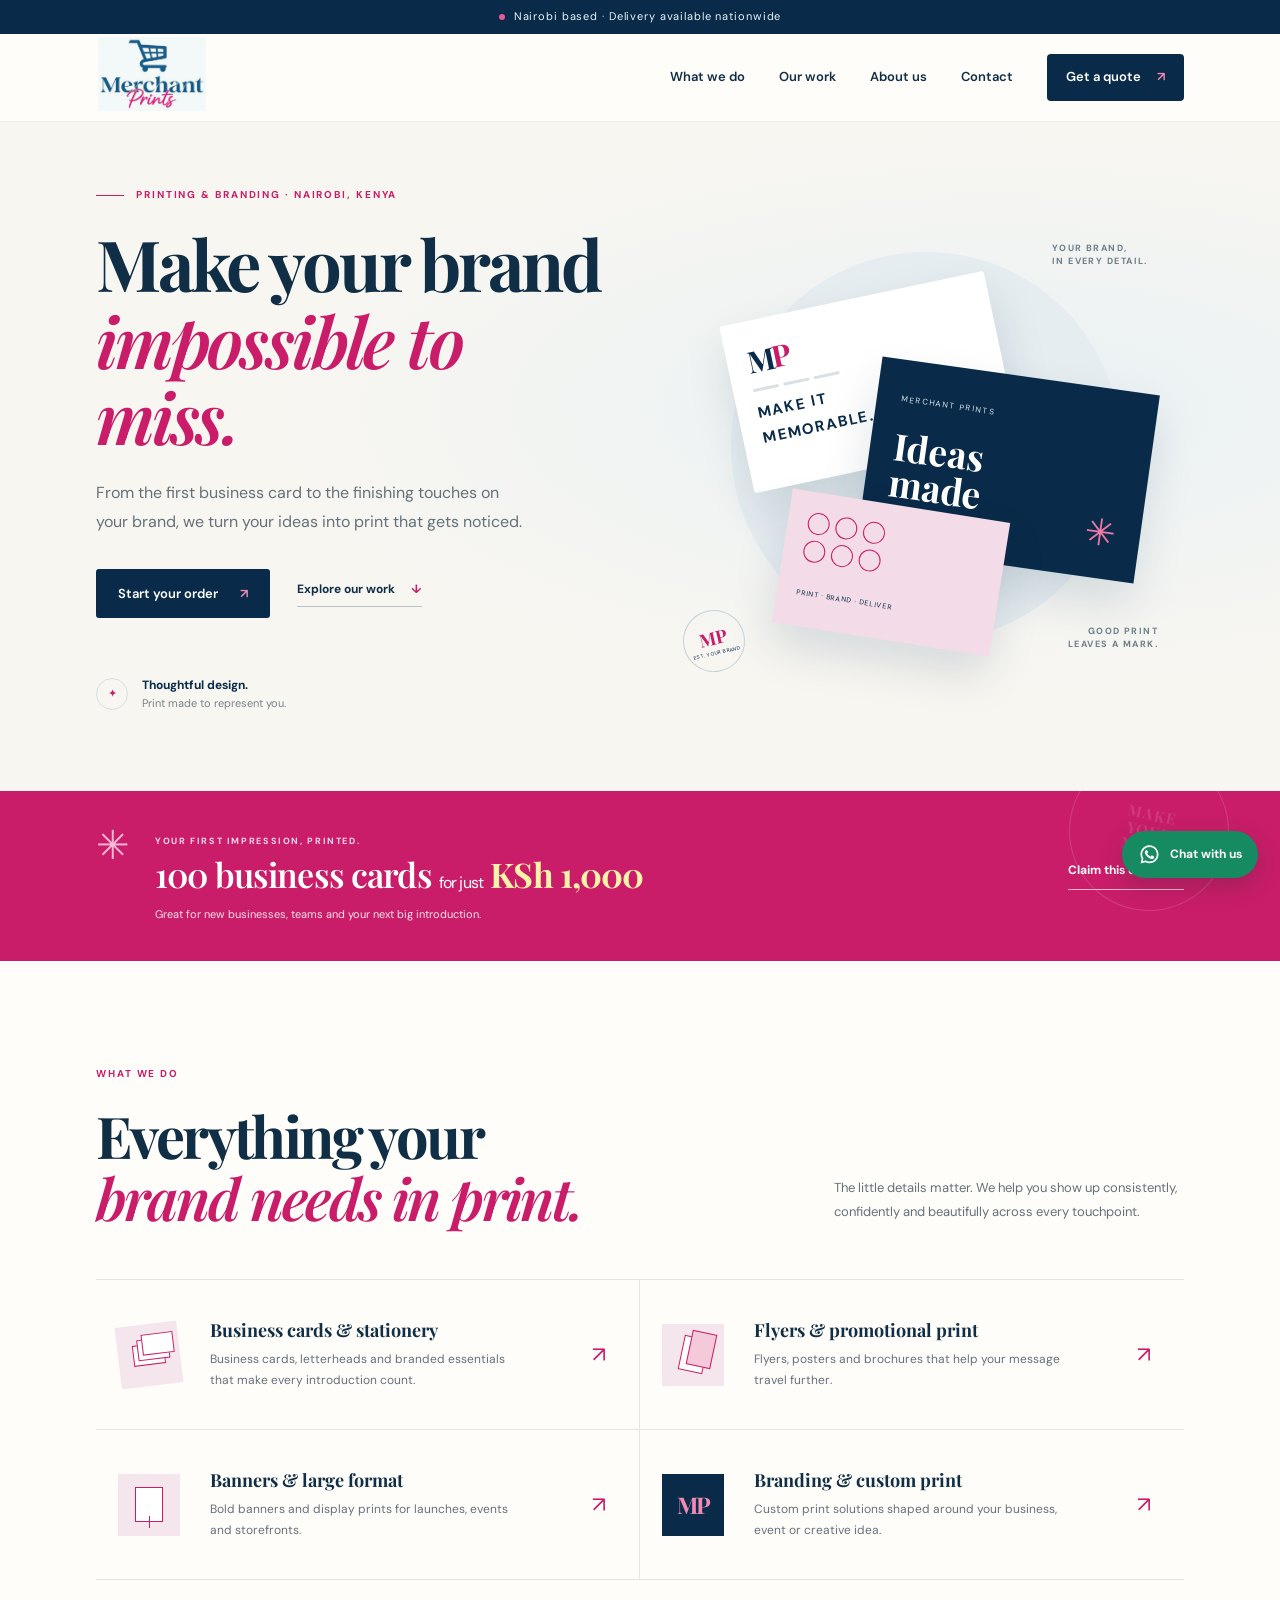
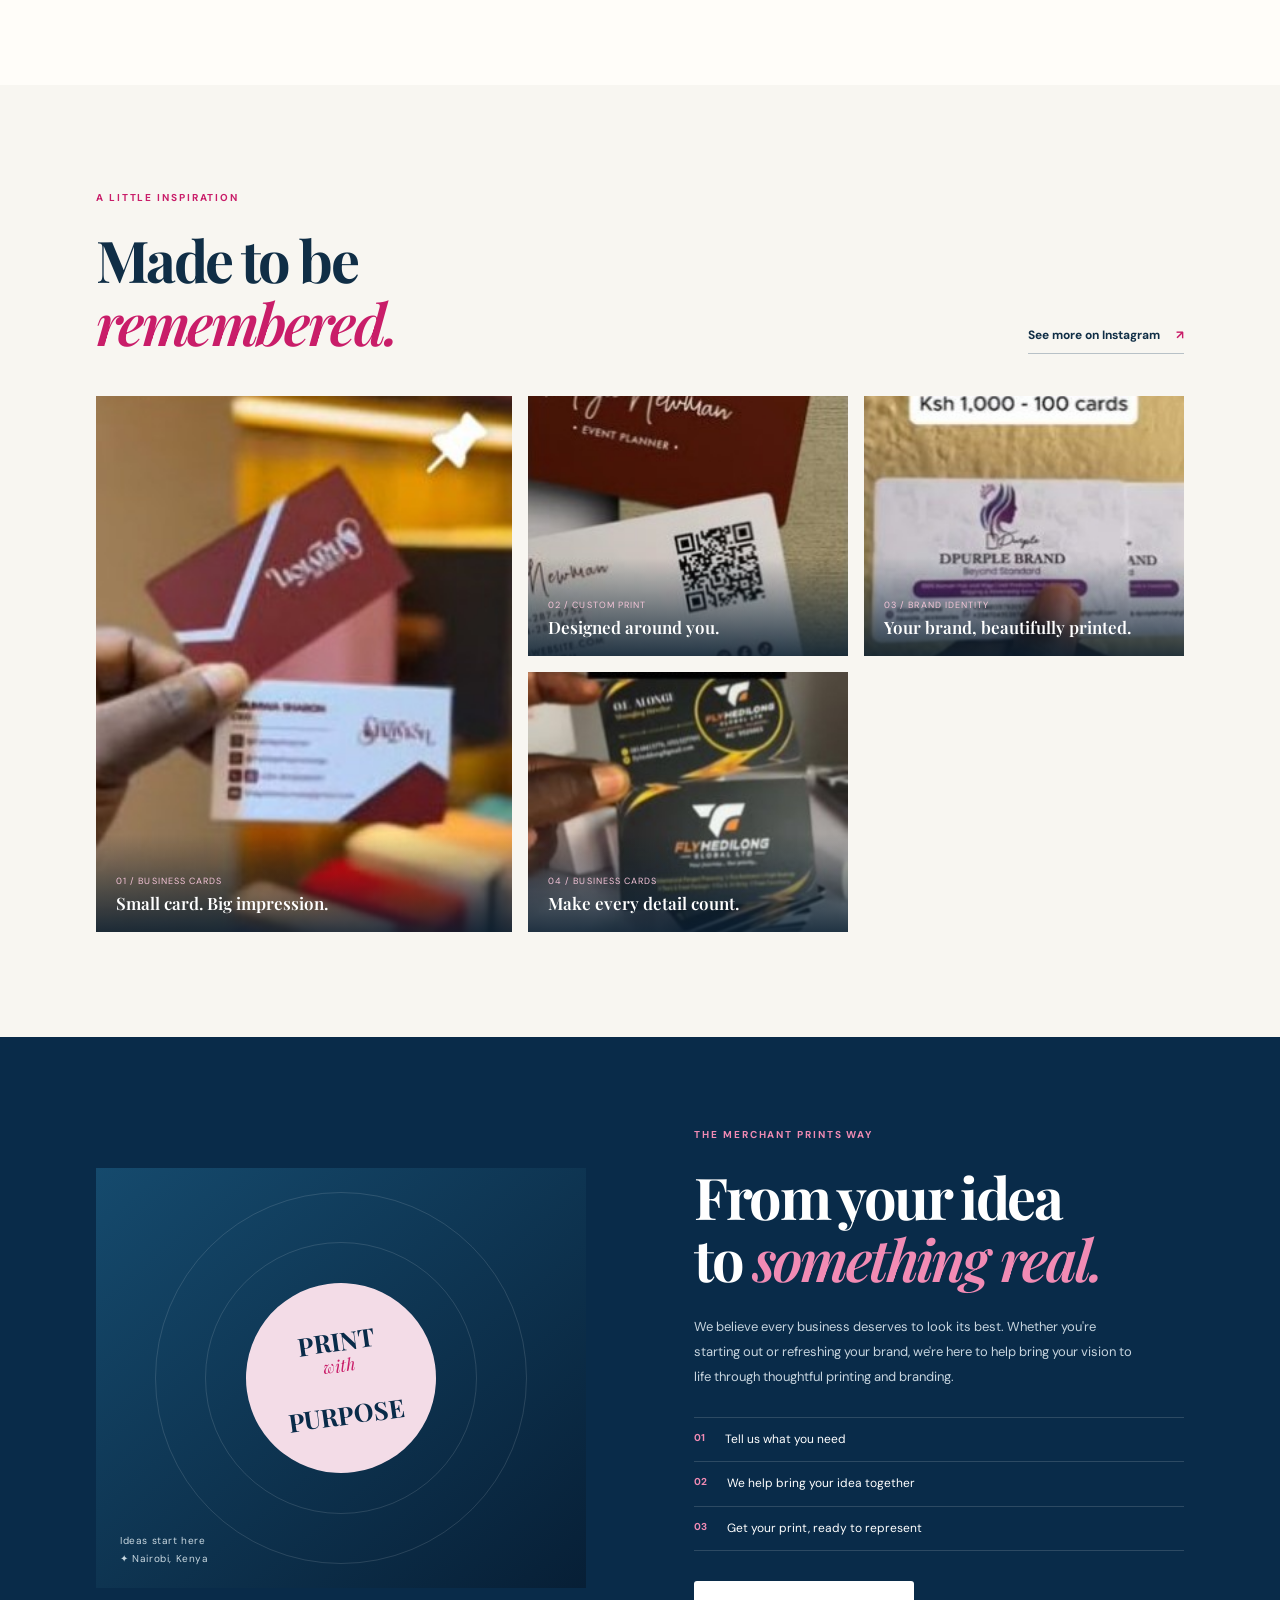
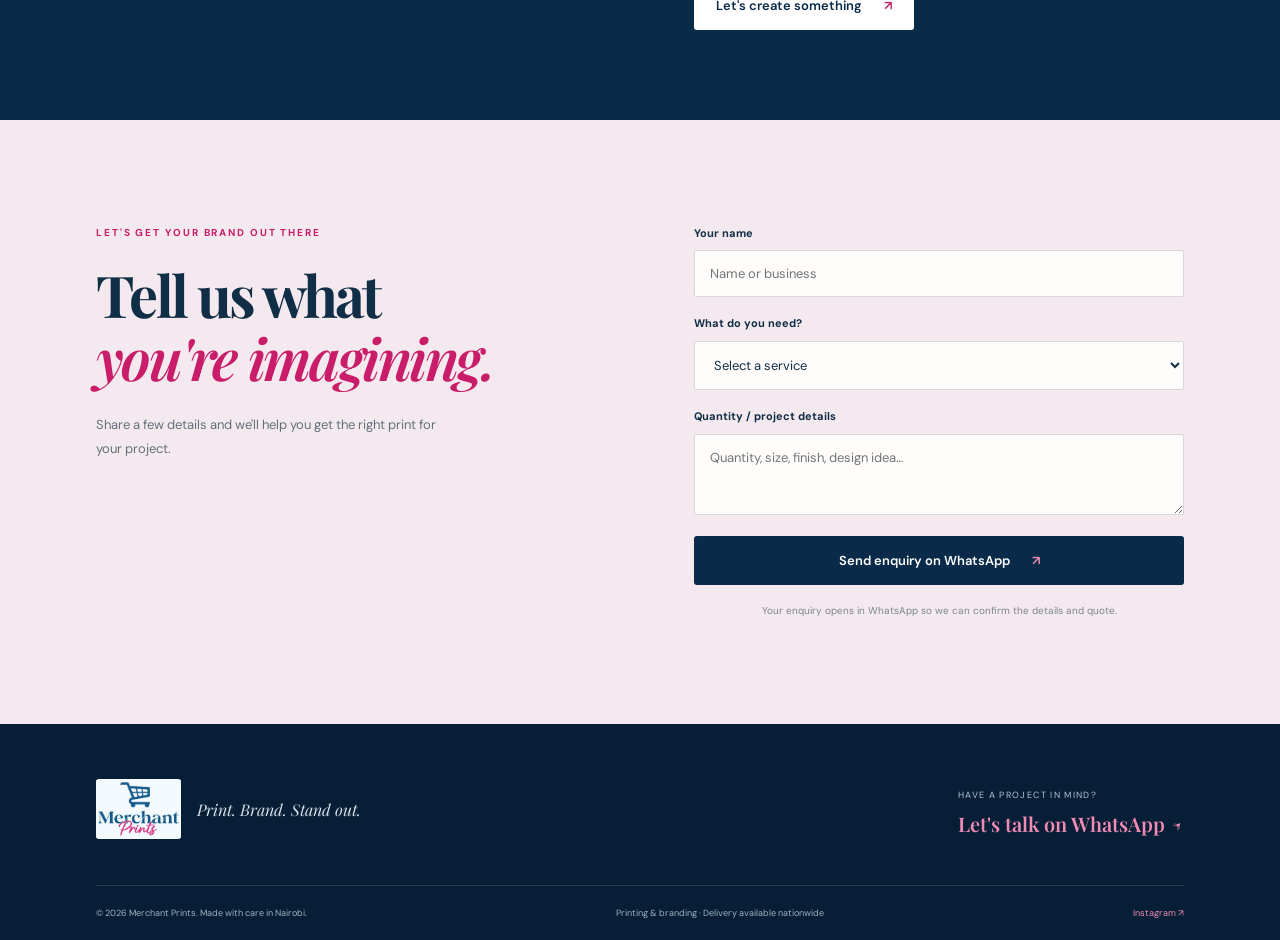
==== index.html @ a9974f39 "first commit" ====
<!doctype html>
<html lang="en">

<head>
    <meta charset="utf-8">
    <meta name="viewport" content="width=device-width, initial-scale=1">
    <meta name="theme-color" content="#092b49">
    <meta name="description"
        content="Merchant Prints — printing and branding services in Nairobi, Kenya. Business cards, flyers, banners and custom brand print. Delivery available nationwide.">
    <title>Merchant Prints | Print. Brand. Stand Out.</title>
    <link rel="preconnect" href="https://fonts.googleapis.com">
    <link rel="preconnect" href="https://fonts.gstatic.com" crossorigin>
    <link
        href="https://fonts.googleapis.com/css2?family=DM+Sans:wght@400;500;600;700&family=Playfair+Display:wght@600;700;800&display=swap"
        rel="stylesheet">
    <link rel="stylesheet" href="styles.css">
</head>

<body>
    <div class="announcement"><span class="announcement-dot"></span> Nairobi based · Delivery available nationwide</div>
    <header class="site-header" id="top"><a class="brand" href="#top" aria-label="Merchant Prints home"><img
                src="assets/merchant-prints-logo.jpg" alt="Merchant Prints logo"></a><button class="menu-toggle"
            aria-label="Open navigation" aria-expanded="false"><span></span><span></span></button>
        <nav class="nav" aria-label="Main navigation"><a href="#services">What we do</a><a href="#work">Our work</a><a
                href="#about">About us</a><a href="#contact">Contact</a><a class="nav-cta" href="#quote">Get a quote
                <span>↗</span></a></nav>
    </header>
    <main>
        <section class="hero">
            <div class="hero-copy">
                <p class="eyebrow"><span class="eyebrow-line"></span> PRINTING & BRANDING · NAIROBI, KENYA</p>
                <h1>Make your brand<br><em>impossible to miss.</em></h1>
                <p class="hero-description">From the first business card to the finishing touches on your brand, we turn
                    your ideas into print that gets noticed.</p>
                <div class="hero-actions"><a class="button button-dark" href="#quote">Start your order
                        <span>↗</span></a><a class="text-link" href="#work">Explore our work <span>↓</span></a></div>
                <div class="hero-proof">
                    <div class="proof-mark">✦</div>
                    <p><strong>Thoughtful design.</strong><br>Print made to represent you.</p>
                </div>
            </div>
            <div class="hero-art" aria-label="Business cards and printed brand materials">
                <div class="art-backdrop"></div>
                <div class="art-label label-top">YOUR BRAND,<br>IN EVERY DETAIL.</div>
                <div class="print-card card-one"><span class="card-logo">M<span>P</span></span>
                    <div class="card-lines"><i></i><i></i><i></i></div><b>MAKE IT<br>MEMORABLE.</b>
                </div>
                <div class="print-card card-two"><small>MERCHANT
                        PRINTS</small><strong>Ideas<br>made<br><em>visible.</em></strong><span
                        class="card-scribble">✳</span></div>
                <div class="print-card card-three">
                    <div class="mini-grid"><i></i><i></i><i></i><i></i><i></i><i></i></div><small>PRINT · BRAND ·
                        DELIVER</small>
                </div>
                <div class="art-label label-bottom">GOOD PRINT<br>LEAVES A MARK.</div>
                <div class="art-stamp">MP<br><span>EST. YOUR BRAND</span></div>
            </div>
        </section>
        <section class="offer-strip" aria-label="Business card offer">
            <div class="offer-star">✳</div>
            <div class="offer-text">
                <p>YOUR FIRST IMPRESSION, PRINTED.</p>
                <h2>100 business cards <span>for just</span> <b>KSh 1,000</b></h2><small>Great for new businesses, teams
                    and your next big introduction.</small>
            </div><a href="#quote" class="offer-link">Claim this offer <span>↗</span></a>
            <div class="offer-orbit">MAKE<br>YOUR<br>MARK</div>
        </section>
        <section class="section services-section" id="services">
            <div class="section-heading">
                <div>
                    <p class="eyebrow">WHAT WE DO</p>
                    <h2>Everything your<br><em>brand needs in print.</em></h2>
                </div>
                <p class="section-intro">The little details matter. We help you show up consistently, confidently and
                    beautifully across every touchpoint.</p>
            </div>
            <div class="services-grid">
                <article class="service-card">
                    <div class="service-icon icon-card"><span></span><span></span><span></span></div>
                    <div>
                        <h3>Business cards & stationery</h3>
                        <p>Business cards, letterheads and branded essentials that make every introduction count.</p>
                    </div><a href="#quote" aria-label="Request business cards and stationery quote">↗</a>
                </article>
                <article class="service-card">
                    <div class="service-icon icon-poster"><span></span><span></span></div>
                    <div>
                        <h3>Flyers & promotional print</h3>
                        <p>Flyers, posters and brochures that help your message travel further.</p>
                    </div><a href="#quote" aria-label="Request promotional print quote">↗</a>
                </article>
                <article class="service-card">
                    <div class="service-icon icon-banner"><span></span><span></span></div>
                    <div>
                        <h3>Banners & large format</h3>
                        <p>Bold banners and display prints for launches, events and storefronts.</p>
                    </div><a href="#quote" aria-label="Request banner quote">↗</a>
                </article>
                <article class="service-card">
                    <div class="service-icon icon-brand"><span>MP</span></div>
                    <div>
                        <h3>Branding & custom print</h3>
                        <p>Custom print solutions shaped around your business, event or creative idea.</p>
                    </div><a href="#quote" aria-label="Request custom branding quote">↗</a>
                </article>
            </div>
        </section>
        <section class="work-section section" id="work">
            <div class="section-heading work-heading">
                <div>
                    <p class="eyebrow">A LITTLE INSPIRATION</p>
                    <h2>Made to be<br><em>remembered.</em></h2>
                </div><a class="text-link" href="https://www.instagram.com/merchant_prints/" target="_blank"
                    rel="noopener">See more on Instagram <span>↗</span></a>
            </div>
            <div class="work-grid">
                <figure class="work-item work-large"><img src="assets/work-1.jpg"
                        alt="Custom printed business card design">
                    <figcaption><span>01 / Business cards</span><b>Small card. Big impression.</b></figcaption>
                </figure>
                <figure class="work-item"><img src="assets/work-2.jpg" alt="Custom QR code business card">
                    <figcaption><span>02 / Custom print</span><b>Designed around you.</b></figcaption>
                </figure>
                <figure class="work-item"><img src="assets/work-3.jpg" alt="Printed branded card">
                    <figcaption><span>03 / Brand identity</span><b>Your brand, beautifully printed.</b></figcaption>
                </figure>
                <figure class="work-item"><img src="assets/work-4.jpg" alt="Premium business card print">
                    <figcaption><span>04 / Business cards</span><b>Make every detail count.</b></figcaption>
                </figure>
            </div>
        </section>
        <section class="about-section" id="about">
            <div class="about-visual">
                <div class="about-circle">PRINT<br><span>with</span><br>PURPOSE</div>
                <div class="about-note">Ideas start here<br>✦ Nairobi, Kenya</div>
            </div>
            <div class="about-copy">
                <p class="eyebrow">THE MERCHANT PRINTS WAY</p>
                <h2>From your idea<br>to <em>something real.</em></h2>
                <p>We believe every business deserves to look its best. Whether you're starting out or refreshing your
                    brand, we're here to help bring your vision to life through thoughtful printing and branding.</p>
                <div class="about-points">
                    <div><b>01</b><span>Tell us what you need</span></div>
                    <div><b>02</b><span>We help bring your idea together</span></div>
                    <div><b>03</b><span>Get your print, ready to represent</span></div>
                </div><a class="button button-light" href="#quote">Let's create something <span>↗</span></a>
            </div>
        </section>
        <section class="quote-section section" id="quote">
            <div class="quote-heading">
                <p class="eyebrow">LET'S GET YOUR BRAND OUT THERE</p>
                <h2>Tell us what<br><em>you're imagining.</em></h2>
                <p>Share a few details and we'll help you get the right print for your project.</p>
            </div>
            <form class="quote-form" id="quoteForm"><label>Your name<input name="name" type="text"
                        placeholder="Name or business" required></label><label>What do you need?<select name="service"
                        required>
                        <option value="" disabled selected>Select a service</option>
                        <option>Business cards (100 for KSh 1,000)</option>
                        <option>Flyers / posters / brochures</option>
                        <option>Banners / large format</option>
                        <option>Branding / custom print</option>
                        <option>Something else</option>
                    </select></label><label>Quantity / project details<textarea name="details" rows="3"
                        placeholder="Quantity, size, finish, design idea…"></textarea></label><button
                    class="button button-dark submit-button" type="submit">Send enquiry on WhatsApp
                    <span>↗</span></button>
                <p class="form-note">Your enquiry opens in WhatsApp so we can confirm the details and quote.</p>
            </form>
        </section>
    </main>
    <footer class="footer" id="contact">
        <div class="footer-top"><a class="footer-brand" href="#top"><img src="assets/merchant-prints-logo.jpg"
                    alt="Merchant Prints"><span>Print. Brand. Stand out.</span></a>
            <div class="footer-contact">
                <p>HAVE A PROJECT IN MIND?</p><a href="https://wa.me/254113739590" target="_blank" rel="noopener">Let's
                    talk on WhatsApp ↗</a>
            </div>
        </div>
        <div class="footer-bottom"><span>© <span id="year"></span> Merchant Prints. Made with care in
                Nairobi.</span><span>Printing & branding · Delivery available nationwide</span><a
                href="https://www.instagram.com/merchant_prints/" target="_blank" rel="noopener">Instagram ↗</a></div>
    </footer>
    <a class="whatsapp-float"
        href="https://wa.me/254113739590?text=Hi%20Merchant%20Prints%2C%20I%27d%20like%20to%20make%20an%20enquiry."
        target="_blank" rel="noopener" aria-label="Chat with Merchant Prints on WhatsApp"><svg viewBox="0 0 32 32"
            aria-hidden="true">
            <path
                d="M16 3.2A12.5 12.5 0 0 0 5.2 22L3.5 28.5l6.7-1.7A12.5 12.5 0 1 0 16 3.2Zm0 22.7a10.1 10.1 0 0 1-5.1-1.4l-.4-.2-3.9 1 1-3.8-.3-.4A10.2 10.2 0 1 1 16 25.9Zm5.6-7.6c-.3-.2-1.8-.9-2.1-1s-.5-.2-.7.2-.8 1-1 1.2-.4.2-.7 0a8.3 8.3 0 0 1-2.5-1.5 9.3 9.3 0 0 1-1.7-2.1c-.2-.3 0-.5.2-.7l.5-.6c.2-.2.2-.4.3-.6s0-.4 0-.6-.7-1.7-1-2.3c-.2-.5-.5-.4-.7-.4h-.6a1.2 1.2 0 0 0-.9.4 3.8 3.8 0 0 0-1.2 2.8 6.6 6.6 0 0 0 1.4 3.5 15.1 15.1 0 0 0 5.8 5.1 6.7 6.7 0 0 0 2.2.7 3.8 3.8 0 0 0 2.5-.6 3.1 3.1 0 0 0 1-2c0-.3 0-.5-.2-.6Z" />
        </svg><span>Chat with us</span></a>
    <script src="script.js"></script>
</body>

</html>
---- styles.css ----
:root{--navy:#092b49;--pink:#c91d69;--cream:#f8f6f1;--paper:#fffdf9;--ink:#102e46;--muted:#64717b;--line:#e7e5df;--font:'DM Sans',sans-serif;--serif:'Playfair Display',Georgia,serif}*{box-sizing:border-box}html{scroll-behavior:smooth;scroll-padding-top:90px}body{margin:0;background:var(--paper);color:var(--ink);font-family:var(--font);font-size:16px;line-height:1.6}a{color:inherit;text-decoration:none}.announcement{height:34px;background:var(--navy);color:#e9f4f7;display:flex;align-items:center;justify-content:center;gap:9px;font-size:11px;letter-spacing:.08em}.announcement-dot{width:6px;height:6px;border-radius:50%;background:#e35b92}.site-header{height:88px;padding:0 7.5%;display:flex;align-items:center;justify-content:space-between;background:var(--paper);position:sticky;top:0;z-index:20;border-bottom:1px solid #092b4912}.brand img{width:112px;height:74px;object-fit:contain;mix-blend-mode:multiply}.nav{display:flex;align-items:center;gap:34px;font-size:13px;font-weight:600}.nav>a:not(.nav-cta):hover{color:var(--pink)}.nav-cta{background:var(--navy);color:white;padding:13px 19px;border-radius:4px}.nav-cta span{margin-left:13px;color:#f48ab5}.menu-toggle{display:none}.hero{min-height:650px;padding:65px 7.5% 78px;display:grid;grid-template-columns:1fr 1fr;align-items:center;gap:5%;overflow:hidden;background:radial-gradient(ellipse at 78% 43%,#e9f1f4 0%,#f8f6f1 53%,#f8f6f1 100%)}.hero-copy{max-width:570px;position:relative;z-index:2}.eyebrow{font-size:10px;font-weight:700;letter-spacing:.19em;color:var(--pink);margin:0 0 22px;display:flex;align-items:center;gap:12px}.eyebrow-line{width:28px;height:1px;background:var(--pink)}h1,h2{font-family:var(--serif);font-weight:700;letter-spacing:-.045em;line-height:1.09}h1{font-size:clamp(46px,5.5vw,76px);margin:0 0 24px}h1 em,h2 em{font-weight:600;color:var(--pink)}.hero-description{font-size:16px;max-width:430px;color:#65717a;line-height:1.8;margin-bottom:32px}.hero-actions{display:flex;align-items:center;gap:27px}.button{display:inline-flex;align-items:center;justify-content:center;gap:22px;padding:16px 22px;border:0;border-radius:3px;font:600 13px var(--font);cursor:pointer;transition:transform .2s,background .2s}.button:hover{transform:translateY(-2px)}.button-dark{background:var(--navy);color:#fff}.button-dark span{color:#f28bb4}.text-link{font-size:12px;font-weight:700;border-bottom:1px solid #b8c1c7;padding:0 0 7px}.text-link span{margin-left:13px;color:var(--pink)}.hero-proof{display:flex;align-items:center;gap:14px;margin-top:58px;color:#7a838a;font-size:11px}.hero-proof p{margin:0;line-height:1.6}.hero-proof strong{color:var(--navy);font-size:12px}.proof-mark{width:32px;height:32px;display:grid;place-items:center;border:1px solid #d7dfe3;border-radius:50%;color:var(--pink)}.hero-art{height:490px;position:relative;max-width:600px;width:100%;justify-self:center}.art-backdrop{position:absolute;width:390px;height:390px;border-radius:50%;background:#e5edf0;top:47px;left:50%;transform:translateX(-50%)}.print-card{position:absolute;box-shadow:0 22px 45px #092b4920;overflow:hidden}.card-one{width:270px;height:170px;background:#fff;top:92px;left:13%;transform:rotate(-12deg);padding:20px;color:var(--navy);border-radius:2px}.card-logo{font:700 30px var(--serif);letter-spacing:-.1em}.card-logo span{color:var(--pink)}.card-lines{display:flex;gap:5px;margin:8px 0}.card-lines i{display:block;width:26px;height:3px;background:#d8e0e4}.card-one b{font:700 15px var(--font);letter-spacing:.1em;line-height:1.4}.card-two{width:280px;height:190px;background:var(--navy);color:#fff;top:170px;right:7%;transform:rotate(8deg);padding:24px}.card-two small{font-size:8px;letter-spacing:.18em;color:#d9e7ed}.card-two strong{font:700 37px/1.02 var(--serif);display:block;margin-top:17px}.card-two em{color:#ef77a7}.card-scribble{position:absolute;right:25px;bottom:16px;color:#ee79a6;font-size:37px}.card-three{width:220px;height:135px;background:#f3dce7;bottom:55px;left:22%;transform:rotate(9deg);padding:20px;color:var(--navy)}.mini-grid{display:grid;grid-template-columns:repeat(3,22px);gap:6px;margin-bottom:16px}.mini-grid i{width:22px;height:22px;border:1px solid #c91d69;border-radius:50%}.card-three small{font-size:7px;letter-spacing:.1em}.art-label{position:absolute;font-size:9px;font-weight:700;letter-spacing:.16em;line-height:1.5;color:#6d7e88}.label-top{top:37px;right:7%}.label-bottom{bottom:43px;right:5%;text-align:right}.art-stamp{position:absolute;bottom:23px;left:3%;width:62px;height:62px;border:1px solid #c6d2d8;border-radius:50%;display:flex;align-items:center;justify-content:center;flex-direction:column;font:700 18px var(--serif);color:var(--pink);transform:rotate(-13deg)}.art-stamp span{font:5px var(--font);letter-spacing:.1em;color:var(--navy)}.offer-strip{background:var(--pink);color:white;min-height:170px;padding:34px 7.5%;display:flex;align-items:center;gap:25px;position:relative;overflow:hidden}.offer-star{font-size:40px;align-self:flex-start;line-height:1;color:#ffb9d4}.offer-text{flex:1;z-index:1}.offer-text p{font-size:9px;font-weight:700;letter-spacing:.18em;margin-bottom:5px;color:#ffd8e7}.offer-text h2{font:600 clamp(23px,3vw,34px)/1.2 var(--serif);letter-spacing:-.025em;margin:0 0 6px}.offer-text h2 span{font:400 16px var(--font)}.offer-text h2 b{font-weight:700;color:#fff2a9}.offer-text small{font-size:11px;color:#fbe3ec}.offer-link{font-size:12px;font-weight:700;white-space:nowrap;border-bottom:1px solid #f6b3cf;padding-bottom:8px;z-index:1}.offer-link span{margin-left:16px}.offer-orbit{position:absolute;right:4%;top:-40px;width:160px;height:160px;border:1px solid #ffffff25;border-radius:50%;display:grid;place-content:center;text-align:center;font:700 15px/1.1 var(--serif);letter-spacing:.08em;color:#ffffff20;transform:rotate(12deg)}.section{padding:105px 7.5%}.section-heading{display:flex;align-items:flex-end;justify-content:space-between;gap:40px;margin-bottom:50px}.section-heading h2,.about-copy h2,.quote-heading h2{font-size:clamp(38px,4.5vw,58px);margin:0}.section-intro{max-width:350px;color:var(--muted);font-size:13px;line-height:1.9;margin:0 0 4px}.services-grid{display:grid;grid-template-columns:1fr 1fr;border-top:1px solid var(--line)}.service-card{min-height:150px;display:grid;grid-template-columns:70px 1fr 25px;gap:22px;align-items:center;padding:25px 22px;border-bottom:1px solid var(--line)}.service-card:nth-child(odd){border-right:1px solid var(--line)}.service-card h3{font:700 18px var(--serif);margin:0 0 7px}.service-card p{font-size:12px;color:var(--muted);line-height:1.75;margin:0;max-width:320px}.service-card>a{font-size:22px;color:var(--pink);align-self:center}.service-icon{width:62px;height:62px;background:#f4e6ec;display:flex;align-items:center;justify-content:center;position:relative}.icon-card{transform:rotate(-7deg)}.icon-card span{position:absolute;width:32px;height:21px;border:1px solid var(--pink);background:#fff;left:15px;top:20px}.icon-card span:nth-child(2){transform:translate(5px,-5px)}.icon-card span:nth-child(3){transform:translate(10px,-10px)}.icon-poster span{position:absolute;width:25px;height:35px;background:#fff;border:1px solid var(--pink);transform:rotate(12deg)}.icon-poster span:nth-child(2){transform:translate(8px,-5px) rotate(12deg);background:#f4c9da}.icon-banner span{width:28px;height:35px;border:1px solid var(--pink);background:#fff}.icon-banner span:nth-child(2){position:absolute;width:1px;height:12px;border:0;background:var(--pink);bottom:8px}.icon-brand{background:var(--navy);color:white;font:700 23px var(--serif);letter-spacing:-.1em}.icon-brand span{color:#f18bb4}.work-section{background:var(--cream)}.work-heading{margin-bottom:42px}.work-grid{display:grid;grid-template-columns:1.3fr 1fr 1fr;gap:16px}.work-item{margin:0;background:#fff;overflow:hidden;position:relative;min-height:260px}.work-item img{width:100%;height:260px;object-fit:cover;display:block;transition:transform .5s}.work-item:hover img{transform:scale(1.04)}.work-large{grid-row:span 2}.work-large img{height:536px}.work-item figcaption{position:absolute;bottom:0;left:0;right:0;padding:40px 20px 18px;background:linear-gradient(transparent,#071d30d9);color:white;display:flex;flex-direction:column;gap:3px}.work-item figcaption span{font-size:9px;letter-spacing:.12em;text-transform:uppercase;color:#f5c5d9}.work-item figcaption b{font:600 17px var(--serif)}.about-section{background:var(--navy);color:white;padding:90px 7.5%;display:grid;grid-template-columns:1fr 1fr;gap:10%;align-items:center}.about-visual{height:420px;position:relative;background:linear-gradient(140deg,#154a6d,#071f36);overflow:hidden;display:grid;place-items:center}.about-visual:before,.about-visual:after{content:"";position:absolute;border:1px solid #ffffff20;border-radius:50%;width:370px;height:370px}.about-visual:after{width:270px;height:270px}.about-circle{width:190px;height:190px;background:#f3dce7;border-radius:50%;display:flex;flex-direction:column;align-items:center;justify-content:center;text-align:center;font:700 25px/1.05 var(--serif);color:var(--navy);transform:rotate(-8deg);z-index:1}.about-circle span{font:italic 17px var(--serif);color:var(--pink)}.about-note{position:absolute;bottom:20px;left:24px;font-size:10px;line-height:1.8;color:#c9d8e1;letter-spacing:.06em}.about-copy .eyebrow{color:#f18bb4}.about-copy h2{margin-bottom:25px}.about-copy h2 em{color:#f18bb4}.about-copy>p:not(.eyebrow){font-size:13px;color:#c6d4de;line-height:1.9;max-width:440px}.about-points{margin:28px 0 30px;border-top:1px solid #ffffff25}.about-points div{display:flex;gap:20px;padding:12px 0;border-bottom:1px solid #ffffff25;font-size:12px}.about-points b{font-size:10px;color:#f18bb4}.button-light{background:#fff;color:var(--navy)}.button-light span{color:var(--pink)}.quote-section{display:grid;grid-template-columns:1fr 1fr;gap:10%;align-items:start;background:#f4e9ee}.quote-heading>p:not(.eyebrow){font-size:13px;color:var(--muted);max-width:360px;margin-top:25px;line-height:1.8}.quote-form{display:flex;flex-direction:column;gap:18px}.quote-form label{font-size:11px;font-weight:700;display:flex;flex-direction:column;gap:8px}.quote-form input,.quote-form select,.quote-form textarea{width:100%;border:1px solid #d9d5d8;background:#fffdfb;border-radius:2px;padding:14px 15px;font:400 13px var(--font);color:var(--ink);outline:none}.quote-form input:focus,.quote-form select:focus,.quote-form textarea:focus{border-color:var(--pink)}.quote-form textarea{resize:vertical}.submit-button{width:100%;margin-top:3px}.form-note{font-size:10px;color:#7b858c;margin:0;text-align:center}.footer{background:#071f36;color:white;padding:55px 7.5% 20px}.footer-top{display:flex;justify-content:space-between;align-items:center;padding-bottom:45px}.footer-brand{display:flex;align-items:center;gap:16px}.footer-brand img{width:85px;height:60px;object-fit:contain;background:#f4fafb;border-radius:3px}.footer-brand span{font:italic 16px var(--serif);color:#d5e0e7}.footer-contact p{font-size:9px;letter-spacing:.15em;color:#b5c6d2;margin-bottom:8px}.footer-contact>a{font:600 20px var(--serif);color:#f18bb4}.footer-bottom{border-top:1px solid #ffffff20;padding-top:20px;display:flex;justify-content:space-between;gap:20px;font-size:9px;color:#9fb2c0}.footer-bottom a{color:#f18bb4}.whatsapp-float{position:fixed;right:22px;bottom:22px;z-index:30;background:#168b61;color:white;display:flex;align-items:center;gap:9px;padding:12px 16px;border-radius:40px;box-shadow:0 8px 24px #062b1d35;font-size:12px;font-weight:700;transition:transform .2s}.whatsapp-float:hover{transform:translateY(-3px)}.whatsapp-float svg{width:23px;height:23px;fill:currentColor}@media(max-width:1050px){.site-header{padding:0 5%}.nav{gap:20px}.hero{padding-left:5%;padding-right:5%;gap:2%}.hero-art{transform:scale(.9)}.section,.about-section{padding-left:5%;padding-right:5%}.offer-strip{padding-left:5%;padding-right:5%}.service-card{grid-template-columns:58px 1fr 20px;gap:15px;padding:22px 15px}.service-icon{width:54px;height:54px}}@media(max-width:760px){.announcement{font-size:9px}.site-header{height:72px;padding:0 5%}.brand img{width:94px;height:64px}.menu-toggle{display:flex;width:42px;height:42px;border:1px solid #dfe4e6;background:transparent;border-radius:50%;align-items:center;justify-content:center;flex-direction:column;gap:5px;z-index:2}.menu-toggle span{width:16px;height:1.5px;background:var(--navy);transition:transform .2s}.menu-toggle[aria-expanded=true] span:first-child{transform:translateY(3.25px) rotate(45deg)}.menu-toggle[aria-expanded=true] span:last-child{transform:translateY(-3.25px) rotate(-45deg)}.nav{position:absolute;top:71px;left:0;right:0;background:var(--paper);display:none;flex-direction:column;align-items:stretch;padding:18px 5% 25px;gap:0;border-bottom:1px solid var(--line);box-shadow:0 12px 20px #092b490c}.nav.open{display:flex}.nav>a:not(.nav-cta){padding:14px 0;border-bottom:1px solid var(--line)}.nav-cta{margin-top:15px;text-align:center}.hero{display:flex;flex-direction:column;padding:53px 5% 30px;min-height:0;gap:5px}.hero-copy{width:100%}h1{font-size:clamp(43px,11vw,64px)}.hero-description{font-size:14px}.hero-proof{margin-top:32px}.hero-art{height:380px;width:100%;max-width:430px;transform:scale(.88);transform-origin:top center;margin-bottom:-35px}.art-backdrop{width:310px;height:310px;top:35px}.card-one{width:225px;height:145px;left:7%;top:72px;padding:15px}.card-two{width:235px;height:165px;right:2%;top:140px;padding:19px}.card-two strong{font-size:32px}.card-three{width:180px;height:110px;bottom:43px;left:20%;padding:14px}.label-top{right:2%;top:20px}.label-bottom{right:0;bottom:24px}.art-stamp{left:0;bottom:13px}.offer-strip{padding:28px 5%;gap:12px;align-items:flex-start;flex-wrap:wrap}.offer-star{font-size:28px}.offer-text{flex:1 1 calc(100% - 45px)}.offer-text h2{font-size:26px}.offer-text h2 span{font-size:13px}.offer-link{margin-left:40px}.offer-orbit{right:-70px;top:-60px}.section{padding:72px 5%}.section-heading{align-items:flex-start;flex-direction:column;gap:20px;margin-bottom:32px}.section-heading h2,.about-copy h2,.quote-heading h2{font-size:42px}.section-intro{font-size:12px}.services-grid{grid-template-columns:1fr}.service-card{border-right:0!important;min-height:135px;grid-template-columns:56px 1fr 20px;padding:20px 4px}.service-card h3{font-size:17px}.service-card p{font-size:11px}.work-grid{grid-template-columns:1fr 1fr;gap:10px}.work-item{min-height:220px}.work-item img{height:220px}.work-large{grid-row:auto;grid-column:span 2}.work-large img{height:320px}.work-item figcaption{padding:32px 12px 12px}.work-item figcaption b{font-size:14px}.work-item figcaption span{font-size:8px}.work-heading .text-link{align-self:flex-start}.about-section{padding:70px 5%;grid-template-columns:1fr;gap:40px}.about-visual{height:320px}.about-visual:before{width:300px;height:300px}.about-visual:after{width:220px;height:220px}.about-circle{width:160px;height:160px;font-size:22px}.about-copy h2{font-size:42px}.quote-section{grid-template-columns:1fr;gap:35px;padding:72px 5%}.quote-heading>p:not(.eyebrow){margin-top:18px}.footer{padding:42px 5% 18px}.footer-top{align-items:flex-start;flex-direction:column;gap:28px;padding-bottom:32px}.footer-bottom{flex-direction:column;gap:8px}.whatsapp-float{right:14px;bottom:14px;padding:11px 13px}.whatsapp-float span{display:none}.whatsapp-float svg{width:26px;height:26px}}@media(max-width:390px){.hero-actions{gap:16px}.button{padding:14px 16px;gap:12px}.hero-art{transform:scale(.78);margin-bottom:-65px}.offer-text h2{font-size:23px}.service-card{gap:12px}.service-icon{width:48px;height:48px}}
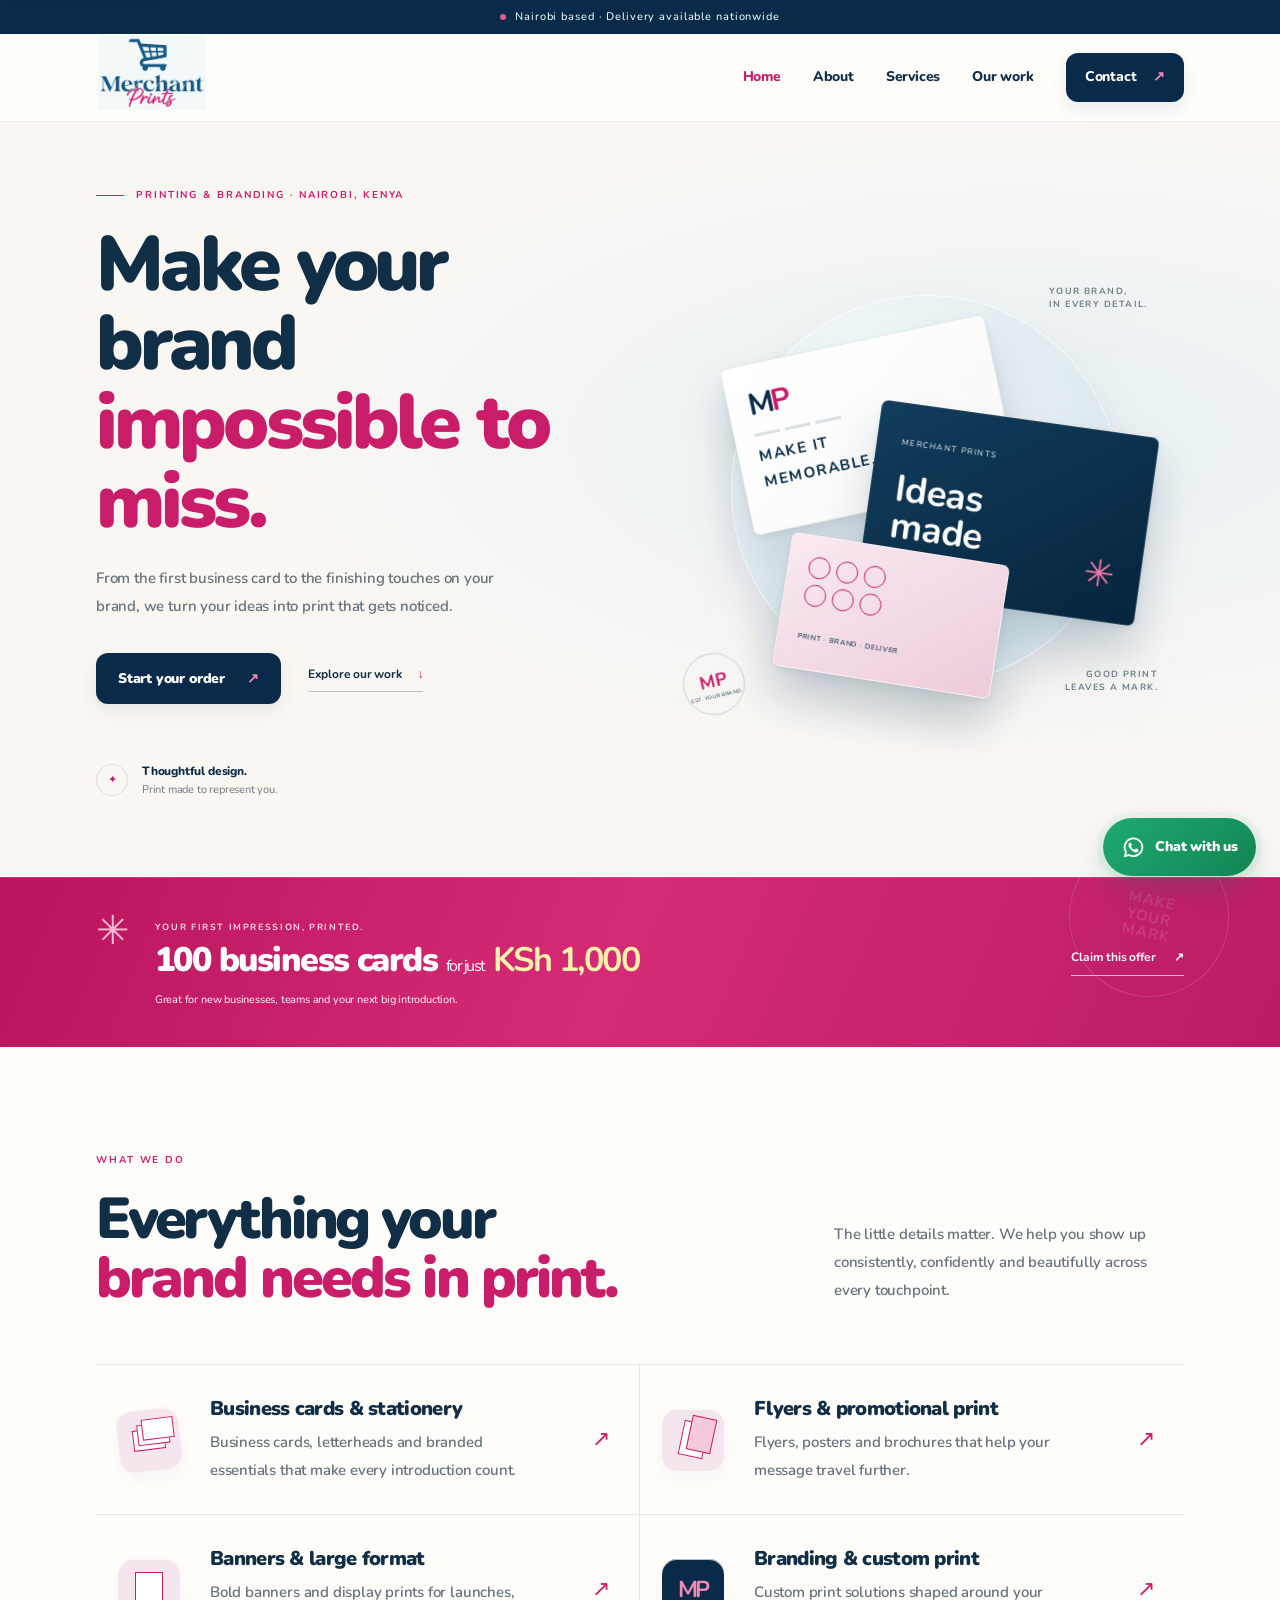
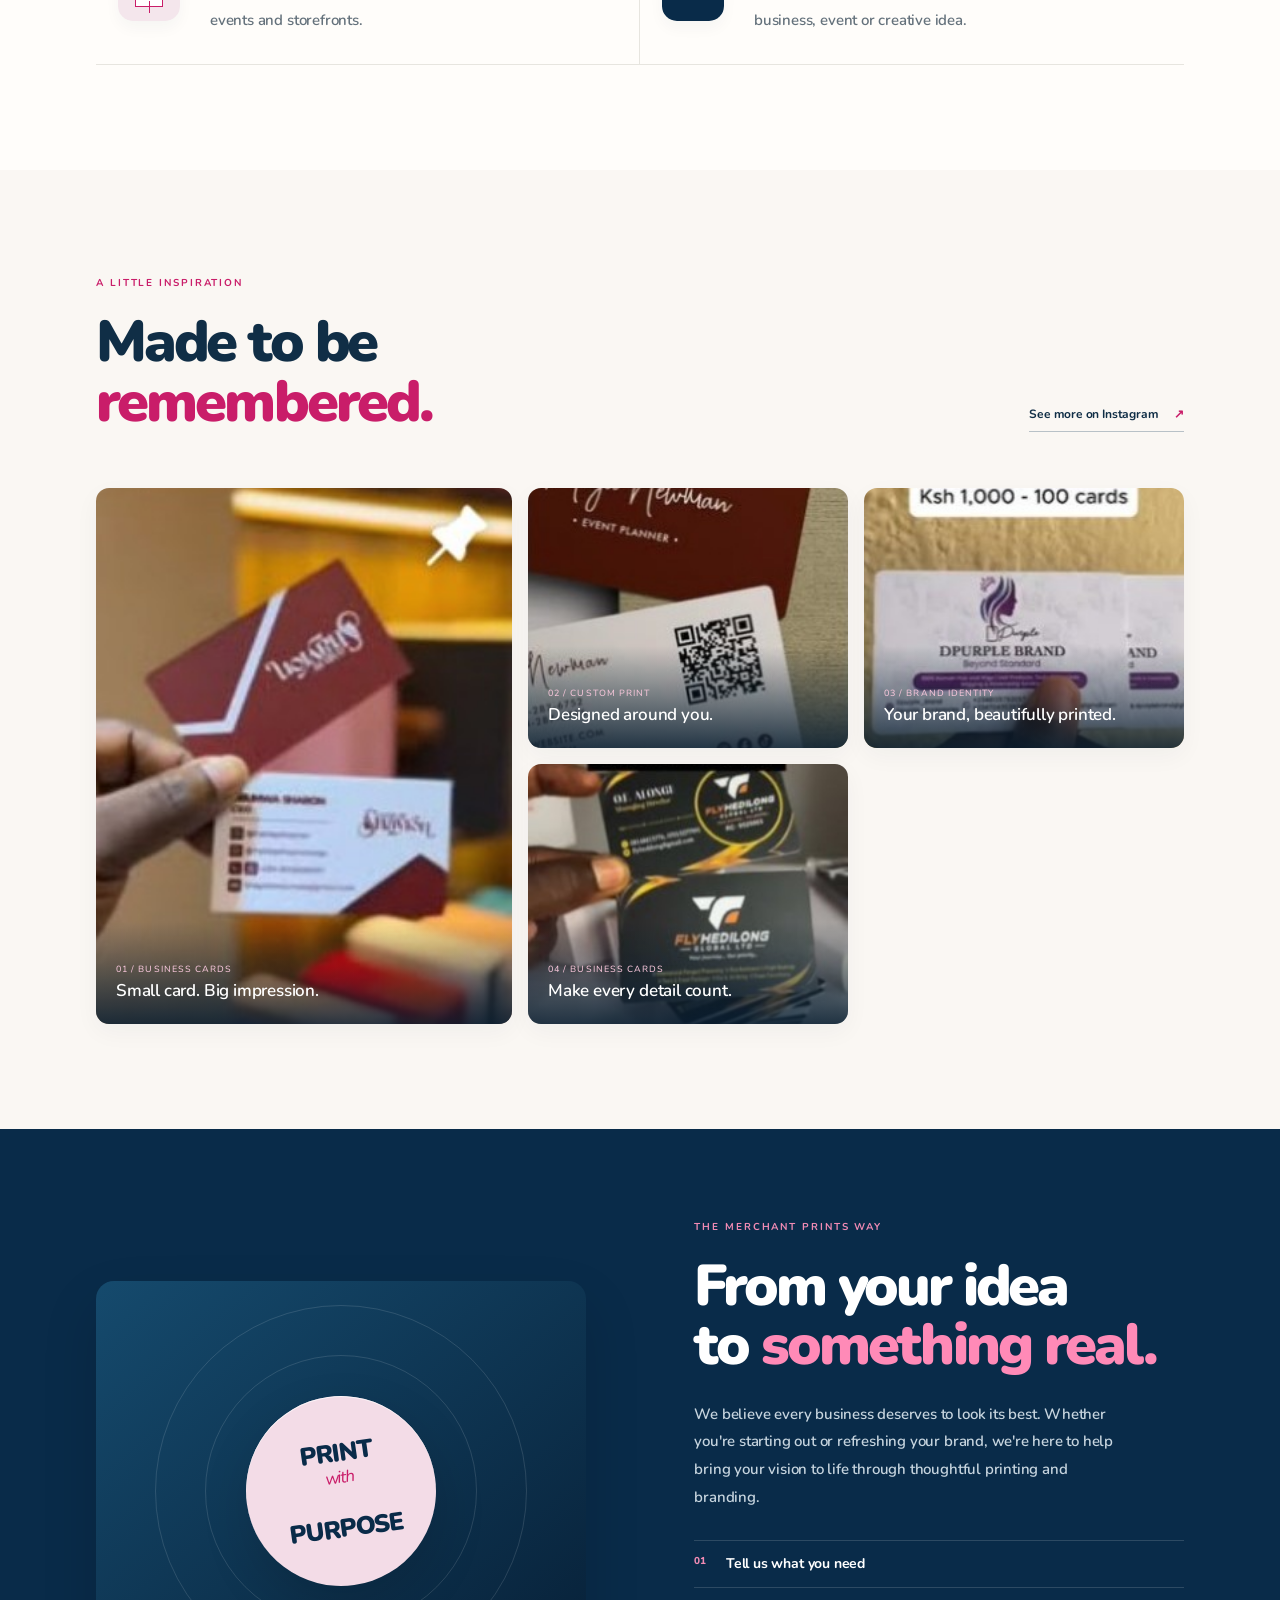
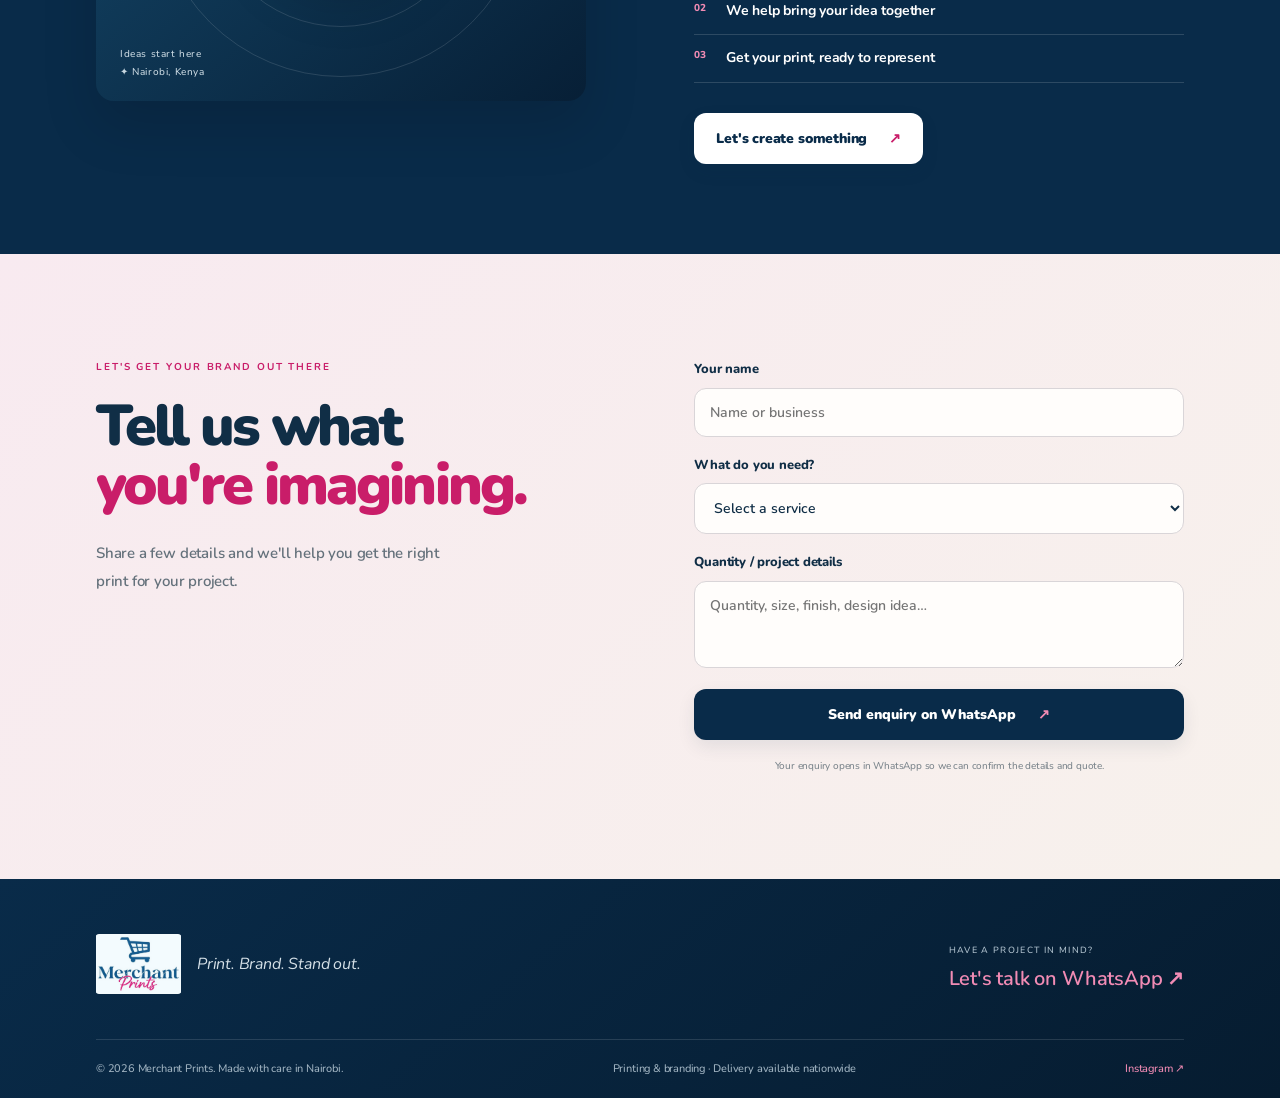
==== commit 09d1df37: "first commit" ====
--- a/index.html
+++ b/index.html
@@ -5,27 +5,29 @@
     <meta charset="utf-8">
     <meta name="viewport" content="width=device-width, initial-scale=1">
     <meta name="theme-color" content="#092b49">
+    <meta name="color-scheme" content="light">
     <meta name="description"
         content="Merchant Prints — printing and branding services in Nairobi, Kenya. Business cards, flyers, banners and custom brand print. Delivery available nationwide.">
     <title>Merchant Prints | Print. Brand. Stand Out.</title>
     <link rel="preconnect" href="https://fonts.googleapis.com">
     <link rel="preconnect" href="https://fonts.gstatic.com" crossorigin>
     <link
-        href="https://fonts.googleapis.com/css2?family=DM+Sans:wght@400;500;600;700&family=Playfair+Display:wght@600;700;800&display=swap"
+        href="https://fonts.googleapis.com/css2?family=Nunito:wght@400;500;600;700;800;900&family=Playfair+Display:wght@600;700;800&display=swap"
         rel="stylesheet">
     <link rel="stylesheet" href="styles.css">
 </head>
 
 <body>
+    <a class="skip-link" href="#main-content">Skip to content</a>
     <div class="announcement"><span class="announcement-dot"></span> Nairobi based · Delivery available nationwide</div>
     <header class="site-header" id="top"><a class="brand" href="#top" aria-label="Merchant Prints home"><img
                 src="assets/merchant-prints-logo.jpg" alt="Merchant Prints logo"></a><button class="menu-toggle"
             aria-label="Open navigation" aria-expanded="false"><span></span><span></span></button>
-        <nav class="nav" aria-label="Main navigation"><a href="#services">What we do</a><a href="#work">Our work</a><a
-                href="#about">About us</a><a href="#contact">Contact</a><a class="nav-cta" href="#quote">Get a quote
-                <span>↗</span></a></nav>
+        <nav class="nav" aria-label="Main navigation"><a href="index.html" class="active-page">Home</a><a
+                href="about.html">About</a><a href="services.html">Services</a><a href="portfolio.html">Our work</a><a
+                class="nav-cta" href="contact.html">Contact <span>↗</span></a></nav>
     </header>
-    <main>
+    <main id="main-content">
         <section class="hero">
             <div class="hero-copy">
                 <p class="eyebrow"><span class="eyebrow-line"></span> PRINTING & BRANDING · NAIROBI, KENYA</p>
--- a/styles.css
+++ b/styles.css
@@ -1 +1,81 @@
 :root{--navy:#092b49;--pink:#c91d69;--cream:#f8f6f1;--paper:#fffdf9;--ink:#102e46;--muted:#64717b;--line:#e7e5df;--font:'DM Sans',sans-serif;--serif:'Playfair Display',Georgia,serif}*{box-sizing:border-box}html{scroll-behavior:smooth;scroll-padding-top:90px}body{margin:0;background:var(--paper);color:var(--ink);font-family:var(--font);font-size:16px;line-height:1.6}a{color:inherit;text-decoration:none}.announcement{height:34px;background:var(--navy);color:#e9f4f7;display:flex;align-items:center;justify-content:center;gap:9px;font-size:11px;letter-spacing:.08em}.announcement-dot{width:6px;height:6px;border-radius:50%;background:#e35b92}.site-header{height:88px;padding:0 7.5%;display:flex;align-items:center;justify-content:space-between;background:var(--paper);position:sticky;top:0;z-index:20;border-bottom:1px solid #092b4912}.brand img{width:112px;height:74px;object-fit:contain;mix-blend-mode:multiply}.nav{display:flex;align-items:center;gap:34px;font-size:13px;font-weight:600}.nav>a:not(.nav-cta):hover{color:var(--pink)}.nav-cta{background:var(--navy);color:white;padding:13px 19px;border-radius:4px}.nav-cta span{margin-left:13px;color:#f48ab5}.menu-toggle{display:none}.hero{min-height:650px;padding:65px 7.5% 78px;display:grid;grid-template-columns:1fr 1fr;align-items:center;gap:5%;overflow:hidden;background:radial-gradient(ellipse at 78% 43%,#e9f1f4 0%,#f8f6f1 53%,#f8f6f1 100%)}.hero-copy{max-width:570px;position:relative;z-index:2}.eyebrow{font-size:10px;font-weight:700;letter-spacing:.19em;color:var(--pink);margin:0 0 22px;display:flex;align-items:center;gap:12px}.eyebrow-line{width:28px;height:1px;background:var(--pink)}h1,h2{font-family:var(--serif);font-weight:700;letter-spacing:-.045em;line-height:1.09}h1{font-size:clamp(46px,5.5vw,76px);margin:0 0 24px}h1 em,h2 em{font-weight:600;color:var(--pink)}.hero-description{font-size:16px;max-width:430px;color:#65717a;line-height:1.8;margin-bottom:32px}.hero-actions{display:flex;align-items:center;gap:27px}.button{display:inline-flex;align-items:center;justify-content:center;gap:22px;padding:16px 22px;border:0;border-radius:3px;font:600 13px var(--font);cursor:pointer;transition:transform .2s,background .2s}.button:hover{transform:translateY(-2px)}.button-dark{background:var(--navy);color:#fff}.button-dark span{color:#f28bb4}.text-link{font-size:12px;font-weight:700;border-bottom:1px solid #b8c1c7;padding:0 0 7px}.text-link span{margin-left:13px;color:var(--pink)}.hero-proof{display:flex;align-items:center;gap:14px;margin-top:58px;color:#7a838a;font-size:11px}.hero-proof p{margin:0;line-height:1.6}.hero-proof strong{color:var(--navy);font-size:12px}.proof-mark{width:32px;height:32px;display:grid;place-items:center;border:1px solid #d7dfe3;border-radius:50%;color:var(--pink)}.hero-art{height:490px;position:relative;max-width:600px;width:100%;justify-self:center}.art-backdrop{position:absolute;width:390px;height:390px;border-radius:50%;background:#e5edf0;top:47px;left:50%;transform:translateX(-50%)}.print-card{position:absolute;box-shadow:0 22px 45px #092b4920;overflow:hidden}.card-one{width:270px;height:170px;background:#fff;top:92px;left:13%;transform:rotate(-12deg);padding:20px;color:var(--navy);border-radius:2px}.card-logo{font:700 30px var(--serif);letter-spacing:-.1em}.card-logo span{color:var(--pink)}.card-lines{display:flex;gap:5px;margin:8px 0}.card-lines i{display:block;width:26px;height:3px;background:#d8e0e4}.card-one b{font:700 15px var(--font);letter-spacing:.1em;line-height:1.4}.card-two{width:280px;height:190px;background:var(--navy);color:#fff;top:170px;right:7%;transform:rotate(8deg);padding:24px}.card-two small{font-size:8px;letter-spacing:.18em;color:#d9e7ed}.card-two strong{font:700 37px/1.02 var(--serif);display:block;margin-top:17px}.card-two em{color:#ef77a7}.card-scribble{position:absolute;right:25px;bottom:16px;color:#ee79a6;font-size:37px}.card-three{width:220px;height:135px;background:#f3dce7;bottom:55px;left:22%;transform:rotate(9deg);padding:20px;color:var(--navy)}.mini-grid{display:grid;grid-template-columns:repeat(3,22px);gap:6px;margin-bottom:16px}.mini-grid i{width:22px;height:22px;border:1px solid #c91d69;border-radius:50%}.card-three small{font-size:7px;letter-spacing:.1em}.art-label{position:absolute;font-size:9px;font-weight:700;letter-spacing:.16em;line-height:1.5;color:#6d7e88}.label-top{top:37px;right:7%}.label-bottom{bottom:43px;right:5%;text-align:right}.art-stamp{position:absolute;bottom:23px;left:3%;width:62px;height:62px;border:1px solid #c6d2d8;border-radius:50%;display:flex;align-items:center;justify-content:center;flex-direction:column;font:700 18px var(--serif);color:var(--pink);transform:rotate(-13deg)}.art-stamp span{font:5px var(--font);letter-spacing:.1em;color:var(--navy)}.offer-strip{background:var(--pink);color:white;min-height:170px;padding:34px 7.5%;display:flex;align-items:center;gap:25px;position:relative;overflow:hidden}.offer-star{font-size:40px;align-self:flex-start;line-height:1;color:#ffb9d4}.offer-text{flex:1;z-index:1}.offer-text p{font-size:9px;font-weight:700;letter-spacing:.18em;margin-bottom:5px;color:#ffd8e7}.offer-text h2{font:600 clamp(23px,3vw,34px)/1.2 var(--serif);letter-spacing:-.025em;margin:0 0 6px}.offer-text h2 span{font:400 16px var(--font)}.offer-text h2 b{font-weight:700;color:#fff2a9}.offer-text small{font-size:11px;color:#fbe3ec}.offer-link{font-size:12px;font-weight:700;white-space:nowrap;border-bottom:1px solid #f6b3cf;padding-bottom:8px;z-index:1}.offer-link span{margin-left:16px}.offer-orbit{position:absolute;right:4%;top:-40px;width:160px;height:160px;border:1px solid #ffffff25;border-radius:50%;display:grid;place-content:center;text-align:center;font:700 15px/1.1 var(--serif);letter-spacing:.08em;color:#ffffff20;transform:rotate(12deg)}.section{padding:105px 7.5%}.section-heading{display:flex;align-items:flex-end;justify-content:space-between;gap:40px;margin-bottom:50px}.section-heading h2,.about-copy h2,.quote-heading h2{font-size:clamp(38px,4.5vw,58px);margin:0}.section-intro{max-width:350px;color:var(--muted);font-size:13px;line-height:1.9;margin:0 0 4px}.services-grid{display:grid;grid-template-columns:1fr 1fr;border-top:1px solid var(--line)}.service-card{min-height:150px;display:grid;grid-template-columns:70px 1fr 25px;gap:22px;align-items:center;padding:25px 22px;border-bottom:1px solid var(--line)}.service-card:nth-child(odd){border-right:1px solid var(--line)}.service-card h3{font:700 18px var(--serif);margin:0 0 7px}.service-card p{font-size:12px;color:var(--muted);line-height:1.75;margin:0;max-width:320px}.service-card>a{font-size:22px;color:var(--pink);align-self:center}.service-icon{width:62px;height:62px;background:#f4e6ec;display:flex;align-items:center;justify-content:center;position:relative}.icon-card{transform:rotate(-7deg)}.icon-card span{position:absolute;width:32px;height:21px;border:1px solid var(--pink);background:#fff;left:15px;top:20px}.icon-card span:nth-child(2){transform:translate(5px,-5px)}.icon-card span:nth-child(3){transform:translate(10px,-10px)}.icon-poster span{position:absolute;width:25px;height:35px;background:#fff;border:1px solid var(--pink);transform:rotate(12deg)}.icon-poster span:nth-child(2){transform:translate(8px,-5px) rotate(12deg);background:#f4c9da}.icon-banner span{width:28px;height:35px;border:1px solid var(--pink);background:#fff}.icon-banner span:nth-child(2){position:absolute;width:1px;height:12px;border:0;background:var(--pink);bottom:8px}.icon-brand{background:var(--navy);color:white;font:700 23px var(--serif);letter-spacing:-.1em}.icon-brand span{color:#f18bb4}.work-section{background:var(--cream)}.work-heading{margin-bottom:42px}.work-grid{display:grid;grid-template-columns:1.3fr 1fr 1fr;gap:16px}.work-item{margin:0;background:#fff;overflow:hidden;position:relative;min-height:260px}.work-item img{width:100%;height:260px;object-fit:cover;display:block;transition:transform .5s}.work-item:hover img{transform:scale(1.04)}.work-large{grid-row:span 2}.work-large img{height:536px}.work-item figcaption{position:absolute;bottom:0;left:0;right:0;padding:40px 20px 18px;background:linear-gradient(transparent,#071d30d9);color:white;display:flex;flex-direction:column;gap:3px}.work-item figcaption span{font-size:9px;letter-spacing:.12em;text-transform:uppercase;color:#f5c5d9}.work-item figcaption b{font:600 17px var(--serif)}.about-section{background:var(--navy);color:white;padding:90px 7.5%;display:grid;grid-template-columns:1fr 1fr;gap:10%;align-items:center}.about-visual{height:420px;position:relative;background:linear-gradient(140deg,#154a6d,#071f36);overflow:hidden;display:grid;place-items:center}.about-visual:before,.about-visual:after{content:"";position:absolute;border:1px solid #ffffff20;border-radius:50%;width:370px;height:370px}.about-visual:after{width:270px;height:270px}.about-circle{width:190px;height:190px;background:#f3dce7;border-radius:50%;display:flex;flex-direction:column;align-items:center;justify-content:center;text-align:center;font:700 25px/1.05 var(--serif);color:var(--navy);transform:rotate(-8deg);z-index:1}.about-circle span{font:italic 17px var(--serif);color:var(--pink)}.about-note{position:absolute;bottom:20px;left:24px;font-size:10px;line-height:1.8;color:#c9d8e1;letter-spacing:.06em}.about-copy .eyebrow{color:#f18bb4}.about-copy h2{margin-bottom:25px}.about-copy h2 em{color:#f18bb4}.about-copy>p:not(.eyebrow){font-size:13px;color:#c6d4de;line-height:1.9;max-width:440px}.about-points{margin:28px 0 30px;border-top:1px solid #ffffff25}.about-points div{display:flex;gap:20px;padding:12px 0;border-bottom:1px solid #ffffff25;font-size:12px}.about-points b{font-size:10px;color:#f18bb4}.button-light{background:#fff;color:var(--navy)}.button-light span{color:var(--pink)}.quote-section{display:grid;grid-template-columns:1fr 1fr;gap:10%;align-items:start;background:#f4e9ee}.quote-heading>p:not(.eyebrow){font-size:13px;color:var(--muted);max-width:360px;margin-top:25px;line-height:1.8}.quote-form{display:flex;flex-direction:column;gap:18px}.quote-form label{font-size:11px;font-weight:700;display:flex;flex-direction:column;gap:8px}.quote-form input,.quote-form select,.quote-form textarea{width:100%;border:1px solid #d9d5d8;background:#fffdfb;border-radius:2px;padding:14px 15px;font:400 13px var(--font);color:var(--ink);outline:none}.quote-form input:focus,.quote-form select:focus,.quote-form textarea:focus{border-color:var(--pink)}.quote-form textarea{resize:vertical}.submit-button{width:100%;margin-top:3px}.form-note{font-size:10px;color:#7b858c;margin:0;text-align:center}.footer{background:#071f36;color:white;padding:55px 7.5% 20px}.footer-top{display:flex;justify-content:space-between;align-items:center;padding-bottom:45px}.footer-brand{display:flex;align-items:center;gap:16px}.footer-brand img{width:85px;height:60px;object-fit:contain;background:#f4fafb;border-radius:3px}.footer-brand span{font:italic 16px var(--serif);color:#d5e0e7}.footer-contact p{font-size:9px;letter-spacing:.15em;color:#b5c6d2;margin-bottom:8px}.footer-contact>a{font:600 20px var(--serif);color:#f18bb4}.footer-bottom{border-top:1px solid #ffffff20;padding-top:20px;display:flex;justify-content:space-between;gap:20px;font-size:9px;color:#9fb2c0}.footer-bottom a{color:#f18bb4}.whatsapp-float{position:fixed;right:22px;bottom:22px;z-index:30;background:#168b61;color:white;display:flex;align-items:center;gap:9px;padding:12px 16px;border-radius:40px;box-shadow:0 8px 24px #062b1d35;font-size:12px;font-weight:700;transition:transform .2s}.whatsapp-float:hover{transform:translateY(-3px)}.whatsapp-float svg{width:23px;height:23px;fill:currentColor}@media(max-width:1050px){.site-header{padding:0 5%}.nav{gap:20px}.hero{padding-left:5%;padding-right:5%;gap:2%}.hero-art{transform:scale(.9)}.section,.about-section{padding-left:5%;padding-right:5%}.offer-strip{padding-left:5%;padding-right:5%}.service-card{grid-template-columns:58px 1fr 20px;gap:15px;padding:22px 15px}.service-icon{width:54px;height:54px}}@media(max-width:760px){.announcement{font-size:9px}.site-header{height:72px;padding:0 5%}.brand img{width:94px;height:64px}.menu-toggle{display:flex;width:42px;height:42px;border:1px solid #dfe4e6;background:transparent;border-radius:50%;align-items:center;justify-content:center;flex-direction:column;gap:5px;z-index:2}.menu-toggle span{width:16px;height:1.5px;background:var(--navy);transition:transform .2s}.menu-toggle[aria-expanded=true] span:first-child{transform:translateY(3.25px) rotate(45deg)}.menu-toggle[aria-expanded=true] span:last-child{transform:translateY(-3.25px) rotate(-45deg)}.nav{position:absolute;top:71px;left:0;right:0;background:var(--paper);display:none;flex-direction:column;align-items:stretch;padding:18px 5% 25px;gap:0;border-bottom:1px solid var(--line);box-shadow:0 12px 20px #092b490c}.nav.open{display:flex}.nav>a:not(.nav-cta){padding:14px 0;border-bottom:1px solid var(--line)}.nav-cta{margin-top:15px;text-align:center}.hero{display:flex;flex-direction:column;padding:53px 5% 30px;min-height:0;gap:5px}.hero-copy{width:100%}h1{font-size:clamp(43px,11vw,64px)}.hero-description{font-size:14px}.hero-proof{margin-top:32px}.hero-art{height:380px;width:100%;max-width:430px;transform:scale(.88);transform-origin:top center;margin-bottom:-35px}.art-backdrop{width:310px;height:310px;top:35px}.card-one{width:225px;height:145px;left:7%;top:72px;padding:15px}.card-two{width:235px;height:165px;right:2%;top:140px;padding:19px}.card-two strong{font-size:32px}.card-three{width:180px;height:110px;bottom:43px;left:20%;padding:14px}.label-top{right:2%;top:20px}.label-bottom{right:0;bottom:24px}.art-stamp{left:0;bottom:13px}.offer-strip{padding:28px 5%;gap:12px;align-items:flex-start;flex-wrap:wrap}.offer-star{font-size:28px}.offer-text{flex:1 1 calc(100% - 45px)}.offer-text h2{font-size:26px}.offer-text h2 span{font-size:13px}.offer-link{margin-left:40px}.offer-orbit{right:-70px;top:-60px}.section{padding:72px 5%}.section-heading{align-items:flex-start;flex-direction:column;gap:20px;margin-bottom:32px}.section-heading h2,.about-copy h2,.quote-heading h2{font-size:42px}.section-intro{font-size:12px}.services-grid{grid-template-columns:1fr}.service-card{border-right:0!important;min-height:135px;grid-template-columns:56px 1fr 20px;padding:20px 4px}.service-card h3{font-size:17px}.service-card p{font-size:11px}.work-grid{grid-template-columns:1fr 1fr;gap:10px}.work-item{min-height:220px}.work-item img{height:220px}.work-large{grid-row:auto;grid-column:span 2}.work-large img{height:320px}.work-item figcaption{padding:32px 12px 12px}.work-item figcaption b{font-size:14px}.work-item figcaption span{font-size:8px}.work-heading .text-link{align-self:flex-start}.about-section{padding:70px 5%;grid-template-columns:1fr;gap:40px}.about-visual{height:320px}.about-visual:before{width:300px;height:300px}.about-visual:after{width:220px;height:220px}.about-circle{width:160px;height:160px;font-size:22px}.about-copy h2{font-size:42px}.quote-section{grid-template-columns:1fr;gap:35px;padding:72px 5%}.quote-heading>p:not(.eyebrow){margin-top:18px}.footer{padding:42px 5% 18px}.footer-top{align-items:flex-start;flex-direction:column;gap:28px;padding-bottom:32px}.footer-bottom{flex-direction:column;gap:8px}.whatsapp-float{right:14px;bottom:14px;padding:11px 13px}.whatsapp-float span{display:none}.whatsapp-float svg{width:26px;height:26px}}@media(max-width:390px){.hero-actions{gap:16px}.button{padding:14px 16px;gap:12px}.hero-art{transform:scale(.78);margin-bottom:-65px}.offer-text h2{font-size:23px}.service-card{gap:12px}.service-icon{width:48px;height:48px}}
+
+/* Merchant Prints polish pass — soft typography, depth, motion and accessibility */
+:root{--font:'Nunito',sans-serif;--serif:'Nunito',sans-serif;--pink:#c91d69;--cream:#faf7f3;--paper:#fffdfa;--ink:#102e46;--muted:#64717b}
+body{font-family:var(--font);font-weight:500;letter-spacing:-.012em;-webkit-font-smoothing:antialiased;text-rendering:optimizeLegibility}
+strong,b,h1,h2,h3,.nav,.button,.offer-text h2{font-weight:800}
+h1,h2{font-family:var(--font);letter-spacing:-.055em;font-weight:900;line-height:1.03}
+h1 em,h2 em{font-style:normal;font-weight:900;letter-spacing:-.05em}
+h1{font-size:clamp(48px,6vw,82px)}
+h2{font-size:clamp(40px,4.7vw,62px)}
+.site-header{backdrop-filter:blur(16px);-webkit-backdrop-filter:blur(16px);background:rgba(255,253,250,.94);transition:box-shadow .25s,border-color .25s}
+.site-header.is-scrolled{box-shadow:0 10px 35px #092b490d;border-color:#092b491c}
+.nav{font-size:14px;font-weight:800;gap:clamp(18px,2.5vw,34px)}
+.nav>a:not(.nav-cta){position:relative;transition:color .2s}
+.nav>a:not(.nav-cta):after{content:"";position:absolute;left:0;right:100%;bottom:-5px;height:2px;background:var(--pink);transition:right .25s ease}
+.nav>a:not(.nav-cta):hover:after{right:0}
+.nav-cta,.button{border-radius:12px;box-shadow:0 7px 18px #092b4916;transition:transform .25s cubic-bezier(.2,.8,.2,1),box-shadow .25s,background .25s}
+.nav-cta:hover,.button:hover{transform:translateY(-3px);box-shadow:0 13px 25px #092b4926}
+.hero{background:radial-gradient(ellipse at 79% 42%,#e6f0f4 0%,#faf7f3 53%,#faf7f3 100%)}
+.hero-description,.section-intro,.service-card p,.about-copy>p:not(.eyebrow),.quote-heading>p:not(.eyebrow){font-size:15px;font-weight:600;line-height:1.85}
+.hero-art{perspective:1000px;filter:drop-shadow(0 25px 24px #092b4910)}
+.art-backdrop{background:radial-gradient(circle at 35% 30%,#f7fbfc,#dbe8ed 70%);box-shadow:inset 0 0 0 1px #ffffffa6,0 20px 50px #092b490a}
+.print-card{border-radius:7px;box-shadow:0 28px 45px #092b4927,0 3px 8px #092b4912;transition:transform .6s cubic-bezier(.2,.8,.2,1),box-shadow .4s;will-change:transform}
+.card-one{background:linear-gradient(145deg,#fff 0%,#f7f8f7 100%);border:1px solid #e6e9e9}
+.card-two{background:linear-gradient(145deg,#123d5c,#06243d);border:1px solid #ffffff20}
+.card-three{background:linear-gradient(145deg,#f9eaf0,#edcbdc);border:1px solid #fff8}
+.hero-art:hover .card-one{transform:translate3d(-5px,-9px,0) rotate(-14deg)}
+.hero-art:hover .card-two{transform:translate3d(8px,-7px,0) rotate(10deg)}
+.hero-art:hover .card-three{transform:translate3d(-4px,7px,0) rotate(7deg)}
+.offer-strip{background:linear-gradient(112deg,#b9145d 0%,#d52b76 48%,#bb1b65 100%);box-shadow:inset 0 1px #ffffff22}
+.offer-text h2{font-family:var(--font);font-weight:900;letter-spacing:-.045em}
+.offer-link{transition:color .2s,transform .2s}.offer-link:hover{color:#fff2a9;transform:translateY(-2px)}
+.section-heading{margin-bottom:56px}
+.service-card{transition:background .25s,transform .3s,border-color .25s;position:relative}
+.service-card:hover{background:#fffafc;transform:translateY(-3px);border-bottom-color:#e8b4ca}
+.service-card h3{font-family:var(--font);font-weight:900;font-size:20px;letter-spacing:-.035em}
+.service-card>a{transition:transform .25s,color .25s}.service-card:hover>a{transform:translate(3px,-3px);color:#e02c7a}
+.service-icon{border-radius:15px;box-shadow:inset 0 1px #ffffffb5,0 7px 15px #092b490a;transition:transform .35s,box-shadow .35s}
+.service-card:hover .service-icon{transform:rotate(-4deg) scale(1.04);box-shadow:0 10px 20px #c91d6918}
+.work-item{border-radius:13px;box-shadow:0 8px 24px #092b490b;isolation:isolate}
+.work-item img{transition:transform .7s cubic-bezier(.2,.8,.2,1),filter .5s;filter:saturate(.96)}
+.work-item:hover img{transform:scale(1.055);filter:saturate(1.08)}
+.work-item figcaption{padding-bottom:22px}
+.about-visual{border-radius:18px;box-shadow:0 25px 55px #0002}
+.about-circle{box-shadow:0 20px 50px #0002, inset 0 1px #ffffffb3;font-family:var(--font);font-weight:900;letter-spacing:-.05em}
+.about-copy h2 em{color:#ff8ab7}
+.about-points div{font-size:14px;font-weight:700}
+.quote-section{background:linear-gradient(135deg,#f8eaf0,#f7f1ec)}
+.quote-form input,.quote-form select,.quote-form textarea{border-radius:12px;font-family:var(--font);font-size:14px;font-weight:600;transition:border-color .2s,box-shadow .2s,background .2s}
+.quote-form input:focus,.quote-form select:focus,.quote-form textarea:focus{border-color:var(--pink);box-shadow:0 0 0 4px #c91d6912;background:#fff}
+.quote-form label{font-size:13px;font-weight:800}
+.button{font-family:var(--font);font-size:14px;font-weight:900}
+.footer{background:linear-gradient(140deg,#092b49,#061c30)}
+.footer-bottom{font-size:11px;flex-wrap:wrap}
+.whatsapp-float{right:24px;bottom:24px;min-height:58px;padding:14px 18px;border-radius:999px;background:linear-gradient(135deg,#1eaa70,#128553);box-shadow:0 12px 30px #0a704633,0 0 0 6px #20a56e0d;font-size:14px;font-weight:900;animation:whatsapp-bob 3.8s ease-in-out infinite;transition:box-shadow .25s,background .25s;}
+.whatsapp-float:hover{animation-play-state:paused;transform:translateY(-3px);box-shadow:0 16px 34px #0a70464a,0 0 0 8px #20a56e12}
+.whatsapp-float svg{width:25px;height:25px;flex:none}
+@keyframes whatsapp-bob{0%,100%{transform:translateY(0)}50%{transform:translateY(-6px)}}
+.skip-link{position:fixed;left:12px;top:12px;z-index:100;background:#fff;color:var(--navy);padding:12px 16px;border-radius:9px;box-shadow:0 5px 20px #0002;transform:translateY(-150%);transition:transform .2s;font-weight:800}.skip-link:focus{transform:translateY(0)}
+.js-reveal{opacity:0;transform:translateY(24px);transition:opacity .7s ease,transform .7s cubic-bezier(.2,.8,.2,1)}
+.js-reveal.is-visible{opacity:1;transform:translateY(0)}
+.js-reveal[data-reveal-delay="1"]{transition-delay:.08s}.js-reveal[data-reveal-delay="2"]{transition-delay:.16s}.js-reveal[data-reveal-delay="3"]{transition-delay:.24s}
+@media(max-width:760px){
+ h1{font-size:clamp(46px,12vw,68px)}
+ .hero-description,.section-intro,.service-card p,.about-copy>p:not(.eyebrow),.quote-heading>p:not(.eyebrow){font-size:14px}
+ .section-heading h2,.about-copy h2,.quote-heading h2{font-size:clamp(40px,10vw,52px)}
+ .service-card h3{font-size:18px}
+ .work-item,.work-large{border-radius:10px}
+ .whatsapp-float{right:15px;bottom:17px;min-height:56px;padding:13px 15px}
+ .whatsapp-float span{display:inline;font-size:12px}
+ .hero-art{filter:drop-shadow(0 18px 18px #092b4910)}
+ .nav{font-size:15px}
+}
+@media(max-width:420px){.whatsapp-float{width:56px;height:56px;min-height:56px;padding:15px;justify-content:center}.whatsapp-float span{display:none}.hero-art{transform:scale(.82);margin-bottom:-55px}.offer-text h2{font-size:23px}}
+@media(prefers-reduced-motion:reduce){*,*::before,*::after{scroll-behavior:auto!important;animation-duration:.01ms!important;animation-iteration-count:1!important;transition-duration:.01ms!important}.js-reveal{opacity:1;transform:none}}
+
+
+/* Multi-page additions */
+.page-hero{padding:clamp(54px,8vw,112px) max(6%,calc((100vw - 1180px)/2)) 62px;background:var(--cream,#f7f5f0);position:relative;overflow:hidden}.page-hero .eyebrow{margin-bottom:18px}.page-hero h1{font-size:clamp(2.8rem,7vw,6.4rem);line-height:.98;letter-spacing:-.055em;margin:0;max-width:900px;color:var(--navy,#092b49);font-weight:900}.page-hero h1 em{font-family:'Playfair Display',serif;color:var(--pink,#d52b78);font-weight:700}.page-hero p.lead{font-size:clamp(1.05rem,2vw,1.3rem);line-height:1.75;max-width:660px;color:#536170;margin:24px 0 0}.page-hero:after{content:'MP';position:absolute;right:5%;bottom:-.22em;font-size:clamp(9rem,24vw,22rem);font-weight:900;letter-spacing:-.09em;color:rgba(9,43,73,.035);pointer-events:none}.page-wrap{max-width:1180px;margin:auto;padding:clamp(48px,7vw,90px) 24px}.page-kicker{font-size:.78rem;font-weight:900;letter-spacing:.16em;text-transform:uppercase;color:var(--pink,#d52b78)}.page-title{font-size:clamp(2.1rem,4.8vw,4.3rem);line-height:1.06;letter-spacing:-.045em;font-weight:900;color:var(--navy,#092b49);margin:12px 0 20px}.page-title em{font-family:'Playfair Display',serif;color:var(--pink,#d52b78)}.page-lead{font-size:1.08rem;line-height:1.8;color:#586574;max-width:700px}.page-grid{display:grid;grid-template-columns:repeat(3,minmax(0,1fr));gap:22px;margin-top:36px}.page-card{background:#fff;border:1px solid rgba(9,43,73,.09);border-radius:24px;padding:26px;box-shadow:0 12px 40px rgba(9,43,73,.045);transition:transform .3s,box-shadow .3s}.page-card:hover{transform:translateY(-7px);box-shadow:0 22px 48px rgba(9,43,73,.1)}.page-card h3{font-size:1.3rem;font-weight:900;color:var(--navy,#092b49);margin:16px 0 8px}.page-card p{line-height:1.75;color:#65717d;margin:0}.page-card .card-number{font-weight:900;color:var(--pink,#d52b78);font-size:.82rem;letter-spacing:.12em}.page-banner{background:var(--navy,#092b49);color:white;border-radius:30px;padding:clamp(28px,5vw,58px);display:flex;align-items:center;justify-content:space-between;gap:28px}.page-banner h2{font-size:clamp(1.8rem,4vw,3.5rem);line-height:1.1;margin:0;font-weight:900}.page-banner h2 em{font-family:'Playfair Display',serif;color:#ff8dbb}.page-banner p{color:#d6e0e8;line-height:1.7;max-width:560px}.portfolio-grid{display:grid;grid-template-columns:repeat(3,minmax(0,1fr));gap:18px;margin-top:34px}.portfolio-tile{position:relative;overflow:hidden;border-radius:22px;background:#e9edf0;aspect-ratio:4/4.8;margin:0}.portfolio-tile img{width:100%;height:100%;object-fit:cover;display:block;transition:transform .6s}.portfolio-tile:hover img{transform:scale(1.055)}.portfolio-tile figcaption{position:absolute;inset:auto 0 0;padding:46px 20px 20px;background:linear-gradient(transparent,rgba(4,24,41,.8));color:white;font-weight:900}.portfolio-tile figcaption small{display:block;font-size:.72rem;letter-spacing:.1em;text-transform:uppercase;margin-bottom:5px;opacity:.85}.contact-layout{display:grid;grid-template-columns:.85fr 1.15fr;gap:50px;align-items:start}.contact-panel{background:#f7f5f0;border-radius:28px;padding:30px}.contact-row{padding:17px 0;border-bottom:1px solid rgba(9,43,73,.12)}.contact-row:last-child{border:0}.contact-row small{display:block;text-transform:uppercase;letter-spacing:.12em;font-size:.7rem;font-weight:900;color:#87919b;margin-bottom:6px}.contact-row a,.contact-row strong{font-weight:900;color:var(--navy,#092b49);text-decoration:none}.page-form{display:grid;gap:16px}.page-form label{display:grid;gap:8px;font-weight:800;color:var(--navy,#092b49)}.page-form input,.page-form select,.page-form textarea{width:100%;border:1px solid #dce1e5;border-radius:14px;padding:15px 16px;background:#fff;font:inherit;color:#1e2b36;outline:none}.page-form input:focus,.page-form select:focus,.page-form textarea:focus{border-color:var(--pink,#d52b78);box-shadow:0 0 0 4px rgba(213,43,120,.1)}.page-form textarea{resize:vertical}.page-form .form-note{font-size:.85rem;color:#77818a;line-height:1.6}.about-feature{display:grid;grid-template-columns:1fr 1fr;gap:40px;align-items:center}.about-feature-art{min-height:390px;border-radius:30px;background:linear-gradient(145deg,#e6f0f5,#fff1f6);display:grid;place-items:center;position:relative;overflow:hidden}.about-feature-art img{width:min(78%,380px);mix-blend-mode:multiply;border-radius:14px;box-shadow:0 22px 60px rgba(9,43,73,.12)}.about-feature-art:before,.about-feature-art:after{content:'';position:absolute;border:1px solid rgba(9,43,73,.12);border-radius:50%;width:330px;height:330px}.about-feature-art:after{width:240px;height:240px}.process-list{display:grid;gap:16px;margin-top:28px}.process-item{display:flex;gap:18px;align-items:flex-start;padding:18px 0;border-bottom:1px solid rgba(9,43,73,.1)}.process-item b{color:var(--pink,#d52b78);font-weight:900}.process-item strong{display:block;color:var(--navy,#092b49);font-weight:900;margin-bottom:4px}.process-item p{margin:0;color:#64717d;line-height:1.65}.active-page{color:var(--pink,#d52b78)!important}.page-footer-cta{padding:0 24px 70px;max-width:1180px;margin:auto}.page-footer-cta .page-banner .button{white-space:nowrap}
+@media(max-width:800px){.page-grid{grid-template-columns:repeat(2,minmax(0,1fr))}.portfolio-grid{grid-template-columns:repeat(2,minmax(0,1fr))}.contact-layout,.about-feature{grid-template-columns:1fr;gap:28px}.page-banner{align-items:flex-start;flex-direction:column}.page-hero:after{right:-4%;bottom:-.1em}}
+@media(max-width:520px){.page-grid,.portfolio-grid{grid-template-columns:1fr}.page-card{padding:22px}.portfolio-tile{aspect-ratio:4/3}.page-hero{padding-top:52px}.page-footer-cta{padding-bottom:48px}}
